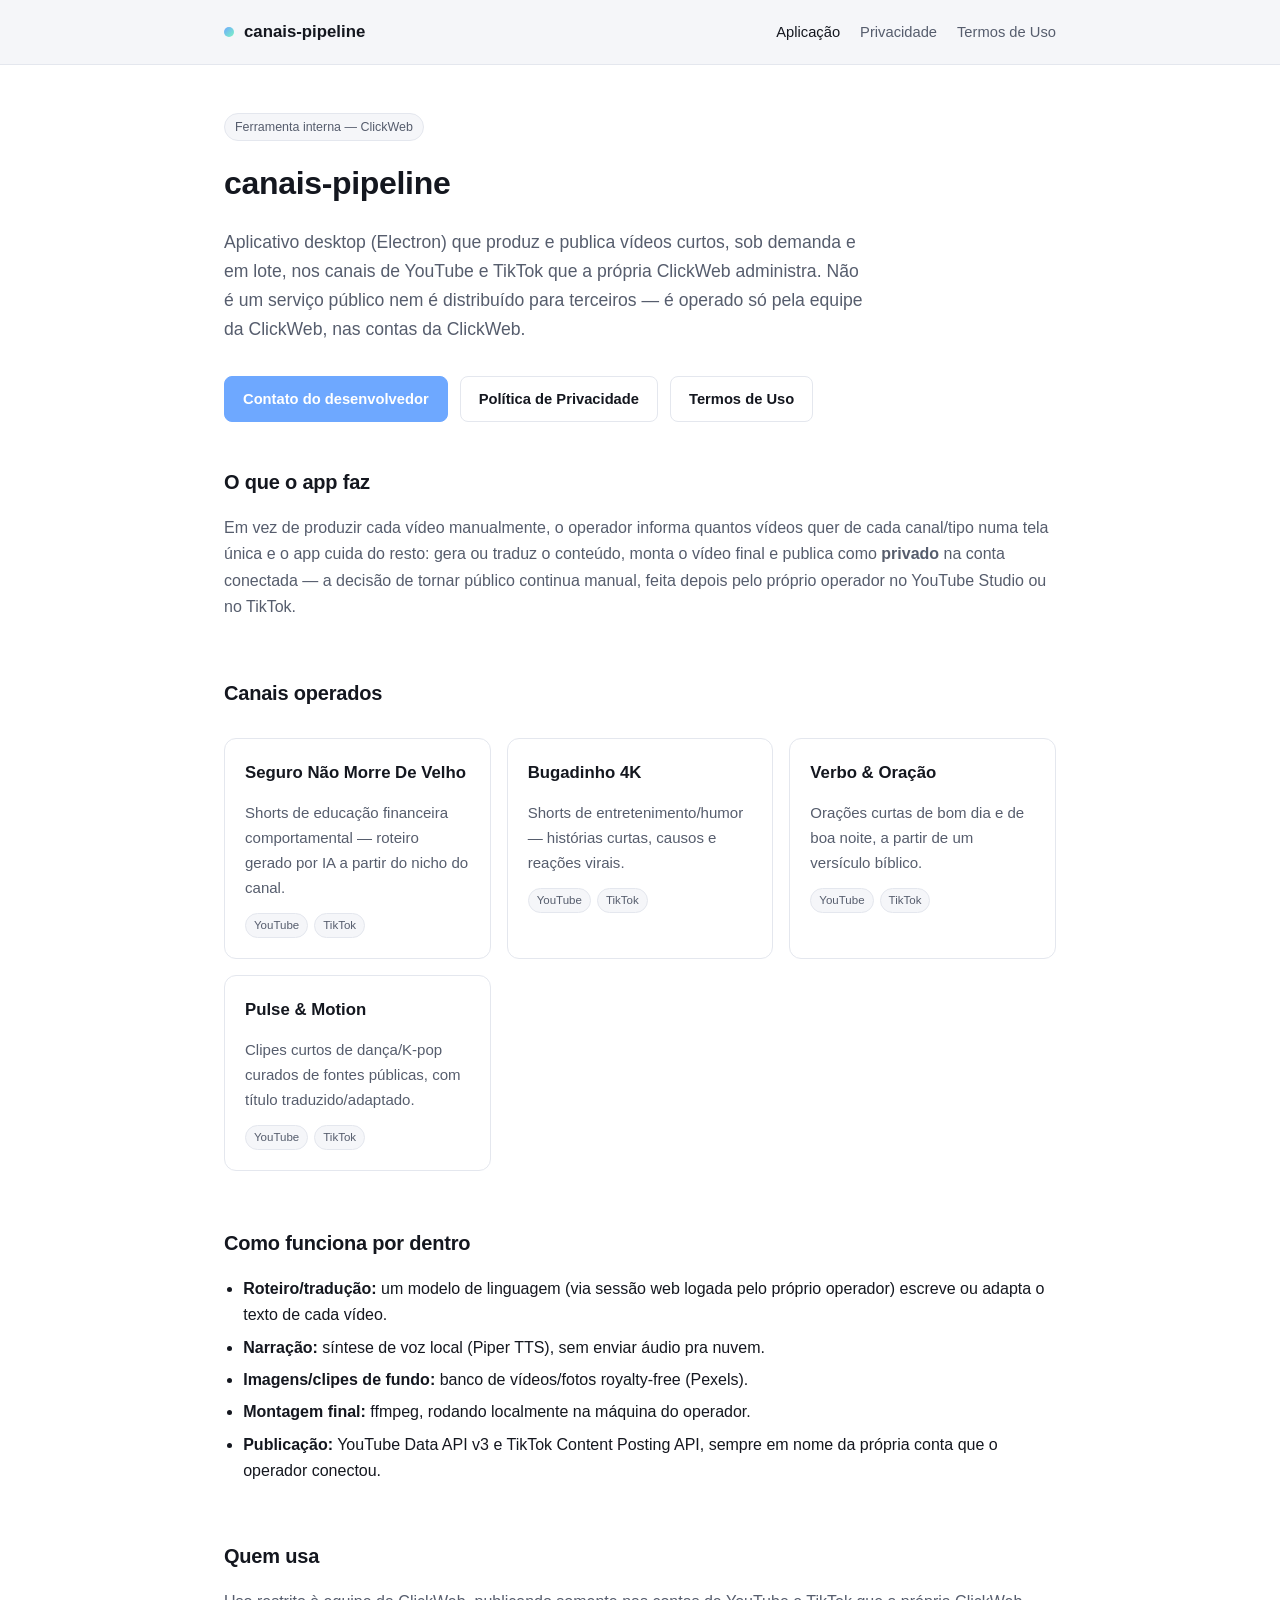
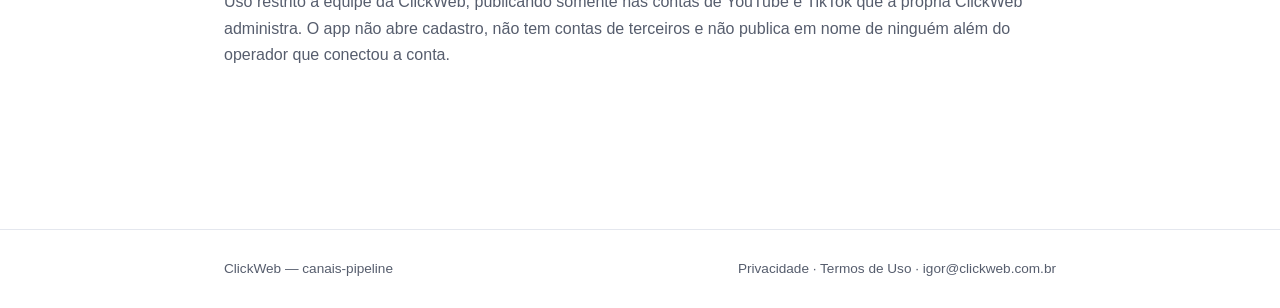
==== index.html @ f456fe6c "Site inicial: página da aplicação, política de privacidade e termos de uso" ====
<!DOCTYPE html>
<html lang="pt-BR">
<head>
<meta charset="UTF-8">
<title>canais-pipeline — ClickWeb</title>
<meta name="viewport" content="width=device-width, initial-scale=1">
<meta name="description" content="canais-pipeline é a ferramenta interna da ClickWeb para produzir e publicar vídeos curtos nos próprios canais de YouTube e TikTok.">
<link rel="stylesheet" href="styles.css">
</head>
<body>

<header class="site-header">
  <div class="inner">
    <div class="brand"><span class="dot"></span> canais-pipeline</div>
    <nav class="site-nav">
      <a href="index.html" class="active">Aplicação</a>
      <a href="privacy.html">Privacidade</a>
      <a href="terms.html">Termos de Uso</a>
    </nav>
  </div>
</header>

<main>
  <span class="badge">Ferramenta interna — ClickWeb</span>
  <h1>canais-pipeline</h1>
  <p class="lede">
    Aplicativo desktop (Electron) que produz e publica vídeos curtos, sob demanda e em lote,
    nos canais de YouTube e TikTok que a própria ClickWeb administra. Não é um serviço público
    nem é distribuído para terceiros — é operado só pela equipe da ClickWeb, nas contas da ClickWeb.
  </p>

  <div class="cta-row">
    <a class="btn primary" href="mailto:igor@clickweb.com.br">Contato do desenvolvedor</a>
    <a class="btn ghost" href="privacy.html">Política de Privacidade</a>
    <a class="btn ghost" href="terms.html">Termos de Uso</a>
  </div>

  <section>
    <h2>O que o app faz</h2>
    <p>
      Em vez de produzir cada vídeo manualmente, o operador informa quantos vídeos quer de cada
      canal/tipo numa tela única e o app cuida do resto: gera ou traduz o conteúdo, monta o vídeo
      final e publica como <strong>privado</strong> na conta conectada — a decisão de tornar
      público continua manual, feita depois pelo próprio operador no YouTube Studio ou no TikTok.
    </p>
  </section>

  <section>
    <h2>Canais operados</h2>
    <div class="grid">
      <div class="card">
        <h3>Seguro Não Morre De Velho</h3>
        <p>Shorts de educação financeira comportamental — roteiro gerado por IA a partir do nicho do canal.</p>
        <div class="platform-tags"><span>YouTube</span><span>TikTok</span></div>
      </div>
      <div class="card">
        <h3>Bugadinho 4K</h3>
        <p>Shorts de entretenimento/humor — histórias curtas, causos e reações virais.</p>
        <div class="platform-tags"><span>YouTube</span><span>TikTok</span></div>
      </div>
      <div class="card">
        <h3>Verbo &amp; Oração</h3>
        <p>Orações curtas de bom dia e de boa noite, a partir de um versículo bíblico.</p>
        <div class="platform-tags"><span>YouTube</span><span>TikTok</span></div>
      </div>
      <div class="card">
        <h3>Pulse &amp; Motion</h3>
        <p>Clipes curtos de dança/K-pop curados de fontes públicas, com título traduzido/adaptado.</p>
        <div class="platform-tags"><span>YouTube</span><span>TikTok</span></div>
      </div>
    </div>
  </section>

  <section>
    <h2>Como funciona por dentro</h2>
    <ul class="plain">
      <li><strong>Roteiro/tradução:</strong> um modelo de linguagem (via sessão web logada pelo próprio operador) escreve ou adapta o texto de cada vídeo.</li>
      <li><strong>Narração:</strong> síntese de voz local (Piper TTS), sem enviar áudio pra nuvem.</li>
      <li><strong>Imagens/clipes de fundo:</strong> banco de vídeos/fotos royalty-free (Pexels).</li>
      <li><strong>Montagem final:</strong> ffmpeg, rodando localmente na máquina do operador.</li>
      <li><strong>Publicação:</strong> YouTube Data API v3 e TikTok Content Posting API, sempre em nome da própria conta que o operador conectou.</li>
    </ul>
  </section>

  <section>
    <h2>Quem usa</h2>
    <p>
      Uso restrito à equipe da ClickWeb, publicando somente nas contas de YouTube e TikTok que a
      própria ClickWeb administra. O app não abre cadastro, não tem contas de terceiros e não
      publica em nome de ninguém além do operador que conectou a conta.
    </p>
  </section>
</main>

<footer class="site-footer">
  <div class="inner">
    <span>ClickWeb — canais-pipeline</span>
    <span><a href="privacy.html">Privacidade</a> · <a href="terms.html">Termos de Uso</a> · <a href="mailto:igor@clickweb.com.br">igor@clickweb.com.br</a></span>
  </div>
</footer>

</body>
</html>
---- styles.css ----
:root {
  --bg: #0b0d12;
  --bg-alt: #12151c;
  --card: #171b24;
  --border: #262b38;
  --text: #e7e9ee;
  --text-dim: #9aa1b1;
  --accent: #6ea8ff;
  --accent-2: #7cf5c4;
  --max-width: 880px;
}

* { box-sizing: border-box; }

html { scroll-behavior: smooth; }

body {
  margin: 0;
  font-family: -apple-system, BlinkMacSystemFont, "Segoe UI", Roboto, Helvetica, Arial, sans-serif;
  background: var(--bg);
  color: var(--text);
  line-height: 1.65;
}

a { color: var(--accent); text-decoration: none; }
a:hover { text-decoration: underline; }

header.site-header {
  border-bottom: 1px solid var(--border);
  background: var(--bg-alt);
}

.site-header .inner {
  max-width: var(--max-width);
  margin: 0 auto;
  padding: 18px 24px;
  display: flex;
  align-items: center;
  justify-content: space-between;
  gap: 16px;
  flex-wrap: wrap;
}

.brand {
  display: flex;
  align-items: center;
  gap: 10px;
  font-weight: 700;
  font-size: 1.05rem;
  color: var(--text);
}

.brand .dot {
  width: 10px;
  height: 10px;
  border-radius: 50%;
  background: linear-gradient(135deg, var(--accent), var(--accent-2));
  flex: none;
}

nav.site-nav {
  display: flex;
  gap: 20px;
  font-size: 0.92rem;
}

nav.site-nav a { color: var(--text-dim); }
nav.site-nav a:hover, nav.site-nav a.active { color: var(--text); text-decoration: none; }

main {
  max-width: var(--max-width);
  margin: 0 auto;
  padding: 48px 24px 80px;
}

main.doc { max-width: 720px; }

h1 { font-size: 2rem; margin: 0 0 8px; letter-spacing: -0.01em; }
h2 { font-size: 1.25rem; margin: 2.2em 0 0.6em; letter-spacing: -0.01em; }
h3 { font-size: 1.05rem; margin: 1.6em 0 0.5em; color: var(--text); }

p { color: var(--text-dim); }
.doc p, .doc li { color: var(--text-dim); }
.doc strong { color: var(--text); }

.lede {
  font-size: 1.1rem;
  color: var(--text-dim);
  max-width: 640px;
}

.meta {
  font-size: 0.85rem;
  color: var(--text-dim);
  margin-top: 4px;
}

.badge {
  display: inline-block;
  font-size: 0.78rem;
  padding: 3px 10px;
  border-radius: 999px;
  border: 1px solid var(--border);
  color: var(--text-dim);
  background: var(--bg-alt);
  margin-bottom: 16px;
}

.grid {
  display: grid;
  grid-template-columns: repeat(auto-fit, minmax(240px, 1fr));
  gap: 16px;
  margin-top: 28px;
}

.card {
  background: var(--card);
  border: 1px solid var(--border);
  border-radius: 12px;
  padding: 20px;
}

.card h3 { margin-top: 0; }
.card p { margin-bottom: 0; font-size: 0.94rem; }

.platform-tags {
  display: flex;
  gap: 6px;
  margin-top: 12px;
  flex-wrap: wrap;
}

.platform-tags span {
  font-size: 0.72rem;
  padding: 2px 8px;
  border-radius: 999px;
  background: var(--bg-alt);
  border: 1px solid var(--border);
  color: var(--text-dim);
}

.cta-row {
  display: flex;
  gap: 12px;
  margin-top: 32px;
  flex-wrap: wrap;
}

.btn {
  display: inline-block;
  padding: 10px 18px;
  border-radius: 8px;
  font-size: 0.92rem;
  font-weight: 600;
  border: 1px solid var(--border);
}

.btn.primary {
  background: var(--accent);
  border-color: var(--accent);
  color: #05070d;
}
.btn.primary:hover { text-decoration: none; opacity: 0.92; }

.btn.ghost { color: var(--text); background: transparent; }
.btn.ghost:hover { text-decoration: none; background: var(--bg-alt); }

section + section { margin-top: 56px; }

ul.plain { padding-left: 1.2em; }
ul.plain li { margin-bottom: 6px; }

table.scope-table {
  width: 100%;
  border-collapse: collapse;
  margin: 16px 0;
  font-size: 0.9rem;
}

table.scope-table th, table.scope-table td {
  text-align: left;
  padding: 10px 12px;
  border-bottom: 1px solid var(--border);
  color: var(--text-dim);
  vertical-align: top;
}

table.scope-table th { color: var(--text); font-weight: 600; }
table.scope-table code { color: var(--text); font-size: 0.85em; }

footer.site-footer {
  border-top: 1px solid var(--border);
  margin-top: 64px;
}

footer.site-footer .inner {
  max-width: var(--max-width);
  margin: 0 auto;
  padding: 28px 24px;
  display: flex;
  justify-content: space-between;
  gap: 16px;
  flex-wrap: wrap;
  font-size: 0.85rem;
  color: var(--text-dim);
}

footer.site-footer a { color: var(--text-dim); }

@media (prefers-color-scheme: light) {
  :root {
    --bg: #ffffff;
    --bg-alt: #f5f6f9;
    --card: #ffffff;
    --border: #e4e7ee;
    --text: #14171f;
    --text-dim: #565d6d;
  }
  .btn.primary { color: #ffffff; }
}
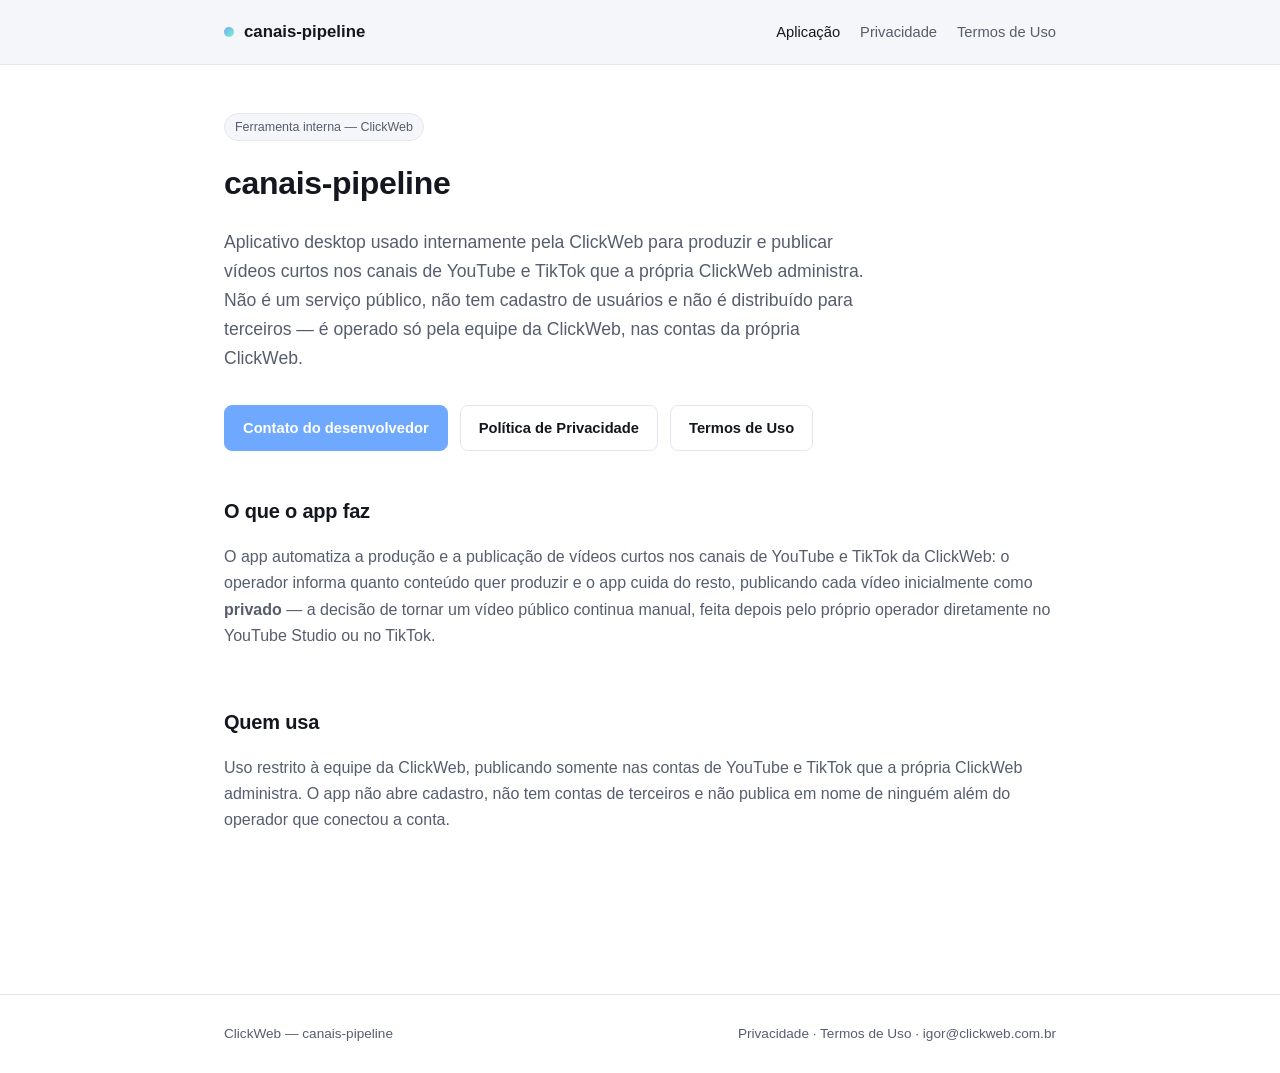
==== commit 3952d6c0: "Tornar as páginas genéricas: remover canais e detalhes internos de funcionamento" ====
--- a/index.html
+++ b/index.html
@@ -24,9 +24,10 @@
   <span class="badge">Ferramenta interna — ClickWeb</span>
   <h1>canais-pipeline</h1>
   <p class="lede">
-    Aplicativo desktop (Electron) que produz e publica vídeos curtos, sob demanda e em lote,
-    nos canais de YouTube e TikTok que a própria ClickWeb administra. Não é um serviço público
-    nem é distribuído para terceiros — é operado só pela equipe da ClickWeb, nas contas da ClickWeb.
+    Aplicativo desktop usado internamente pela ClickWeb para produzir e publicar vídeos curtos
+    nos canais de YouTube e TikTok que a própria ClickWeb administra. Não é um serviço público,
+    não tem cadastro de usuários e não é distribuído para terceiros — é operado só pela equipe
+    da ClickWeb, nas contas da própria ClickWeb.
   </p>
 
   <div class="cta-row">
@@ -38,55 +39,19 @@
   <section>
     <h2>O que o app faz</h2>
     <p>
-      Em vez de produzir cada vídeo manualmente, o operador informa quantos vídeos quer de cada
-      canal/tipo numa tela única e o app cuida do resto: gera ou traduz o conteúdo, monta o vídeo
-      final e publica como <strong>privado</strong> na conta conectada — a decisão de tornar
-      público continua manual, feita depois pelo próprio operador no YouTube Studio ou no TikTok.
+      O app automatiza a produção e a publicação de vídeos curtos nos canais de YouTube e
+      TikTok da ClickWeb: o operador informa quanto conteúdo quer produzir e o app cuida do
+      resto, publicando cada vídeo inicialmente como <strong>privado</strong> — a decisão de
+      tornar um vídeo público continua manual, feita depois pelo próprio operador diretamente
+      no YouTube Studio ou no TikTok.
     </p>
-  </section>
-
-  <section>
-    <h2>Canais operados</h2>
-    <div class="grid">
-      <div class="card">
-        <h3>Seguro Não Morre De Velho</h3>
-        <p>Shorts de educação financeira comportamental — roteiro gerado por IA a partir do nicho do canal.</p>
-        <div class="platform-tags"><span>YouTube</span><span>TikTok</span></div>
-      </div>
-      <div class="card">
-        <h3>Bugadinho 4K</h3>
-        <p>Shorts de entretenimento/humor — histórias curtas, causos e reações virais.</p>
-        <div class="platform-tags"><span>YouTube</span><span>TikTok</span></div>
-      </div>
-      <div class="card">
-        <h3>Verbo &amp; Oração</h3>
-        <p>Orações curtas de bom dia e de boa noite, a partir de um versículo bíblico.</p>
-        <div class="platform-tags"><span>YouTube</span><span>TikTok</span></div>
-      </div>
-      <div class="card">
-        <h3>Pulse &amp; Motion</h3>
-        <p>Clipes curtos de dança/K-pop curados de fontes públicas, com título traduzido/adaptado.</p>
-        <div class="platform-tags"><span>YouTube</span><span>TikTok</span></div>
-      </div>
-    </div>
-  </section>
-
-  <section>
-    <h2>Como funciona por dentro</h2>
-    <ul class="plain">
-      <li><strong>Roteiro/tradução:</strong> um modelo de linguagem (via sessão web logada pelo próprio operador) escreve ou adapta o texto de cada vídeo.</li>
-      <li><strong>Narração:</strong> síntese de voz local (Piper TTS), sem enviar áudio pra nuvem.</li>
-      <li><strong>Imagens/clipes de fundo:</strong> banco de vídeos/fotos royalty-free (Pexels).</li>
-      <li><strong>Montagem final:</strong> ffmpeg, rodando localmente na máquina do operador.</li>
-      <li><strong>Publicação:</strong> YouTube Data API v3 e TikTok Content Posting API, sempre em nome da própria conta que o operador conectou.</li>
-    </ul>
   </section>
 
   <section>
     <h2>Quem usa</h2>
     <p>
-      Uso restrito à equipe da ClickWeb, publicando somente nas contas de YouTube e TikTok que a
-      própria ClickWeb administra. O app não abre cadastro, não tem contas de terceiros e não
+      Uso restrito à equipe da ClickWeb, publicando somente nas contas de YouTube e TikTok que
+      a própria ClickWeb administra. O app não abre cadastro, não tem contas de terceiros e não
       publica em nome de ninguém além do operador que conectou a conta.
     </p>
   </section>
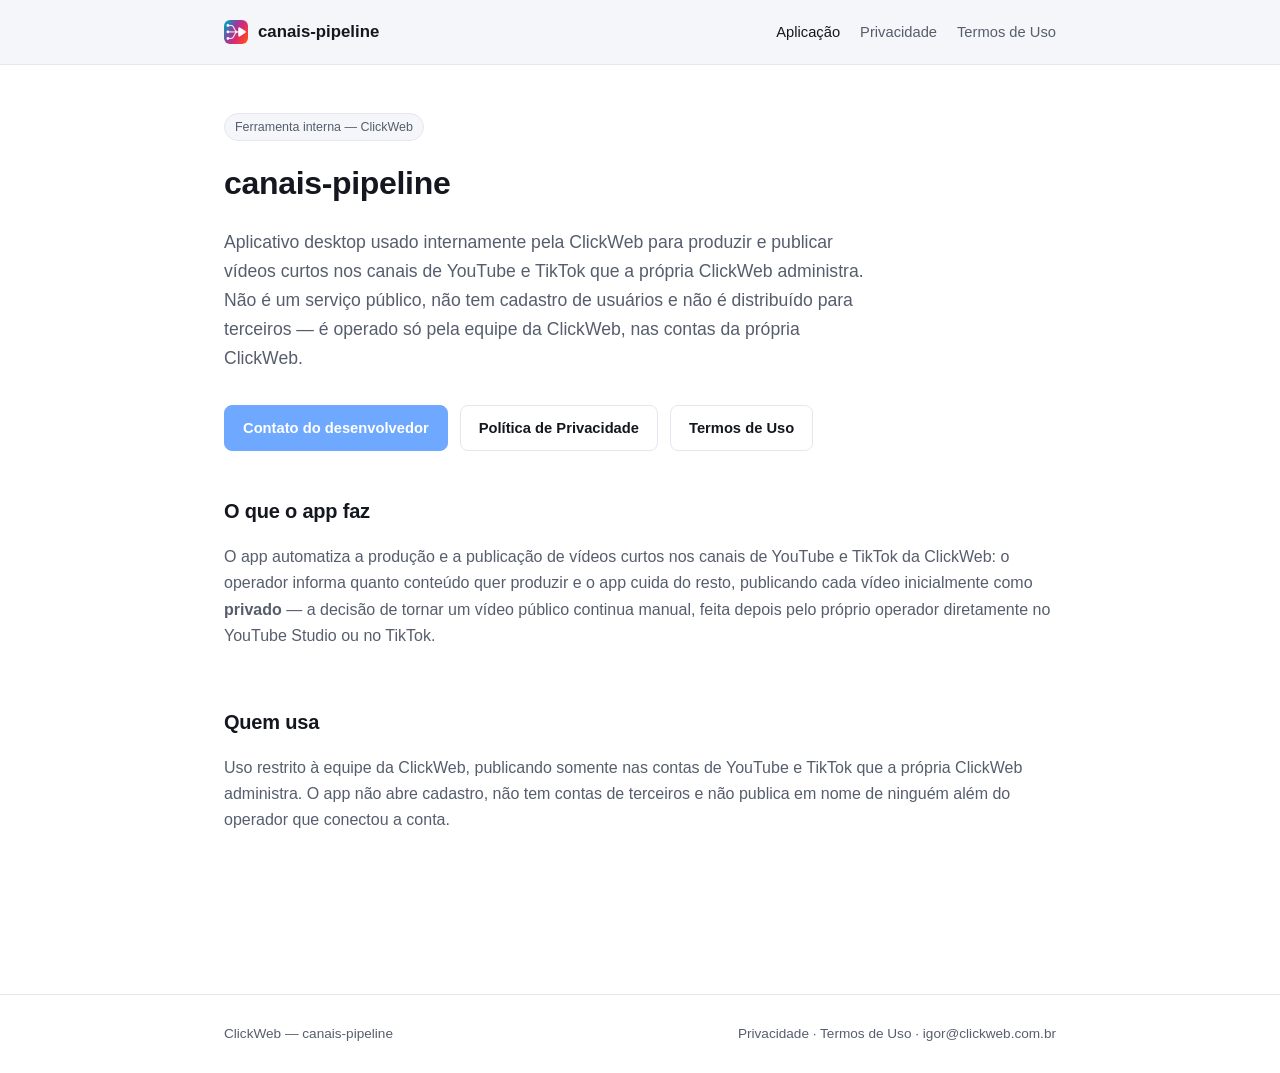
==== commit fd829929: "Usar o mesmo icone do app (logo.png) em favicon e header do site TikTok recusou a revisao por incons" ====
--- a/index.html
+++ b/index.html
@@ -5,13 +5,17 @@
 <title>canais-pipeline — ClickWeb</title>
 <meta name="viewport" content="width=device-width, initial-scale=1">
 <meta name="description" content="canais-pipeline é a ferramenta interna da ClickWeb para produzir e publicar vídeos curtos nos próprios canais de YouTube e TikTok.">
+<link rel="icon" href="favicon.ico" sizes="any">
+<link rel="icon" href="favicon-32.png" type="image/png" sizes="32x32">
+<link rel="icon" href="favicon-16.png" type="image/png" sizes="16x16">
+<link rel="apple-touch-icon" href="apple-touch-icon.png">
 <link rel="stylesheet" href="styles.css">
 </head>
 <body>
 
 <header class="site-header">
   <div class="inner">
-    <div class="brand"><span class="dot"></span> canais-pipeline</div>
+    <div class="brand"><img src="logo-header.png" alt="canais-pipeline" class="brand-icon"> canais-pipeline</div>
     <nav class="site-nav">
       <a href="index.html" class="active">Aplicação</a>
       <a href="privacy.html">Privacidade</a>
--- a/styles.css
+++ b/styles.css
@@ -58,6 +58,14 @@
   flex: none;
 }
 
+.brand-icon {
+  width: 24px;
+  height: 24px;
+  border-radius: 6px;
+  flex: none;
+  object-fit: cover;
+}
+
 nav.site-nav {
   display: flex;
   gap: 20px;
